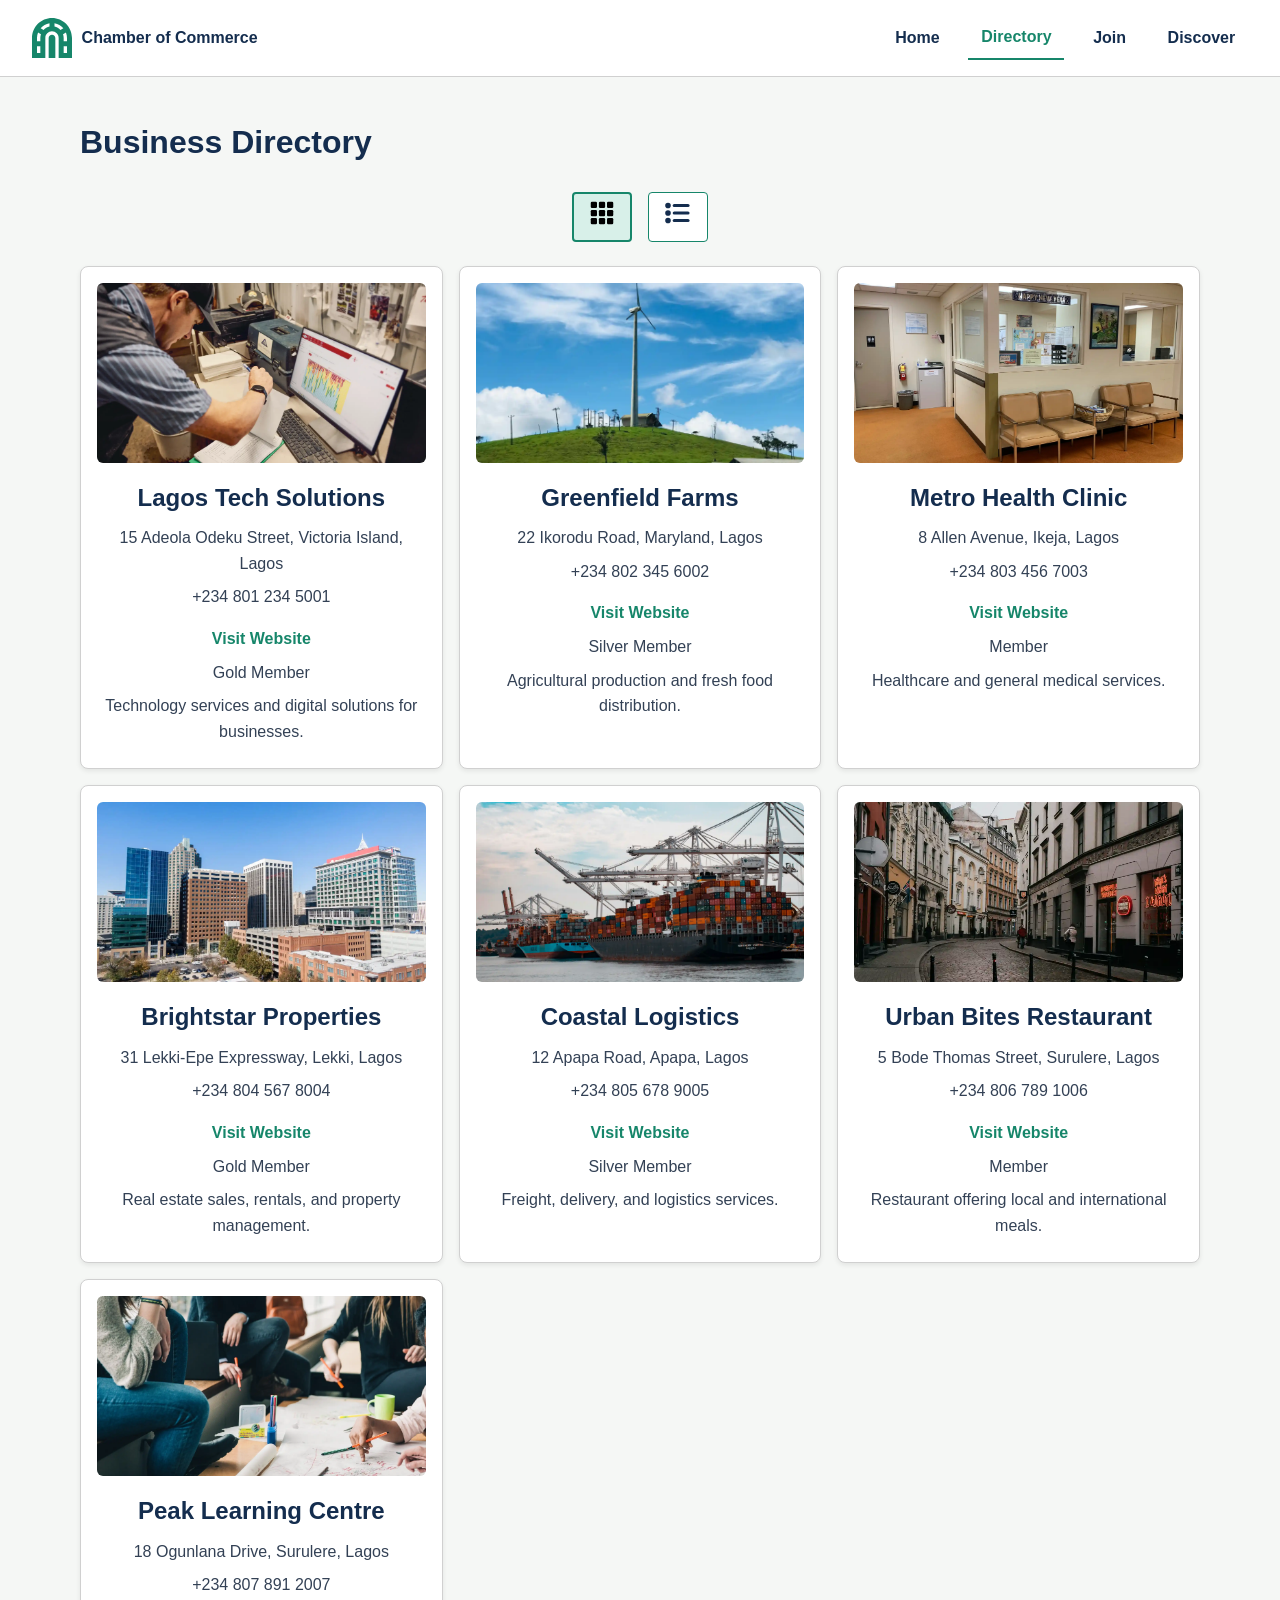
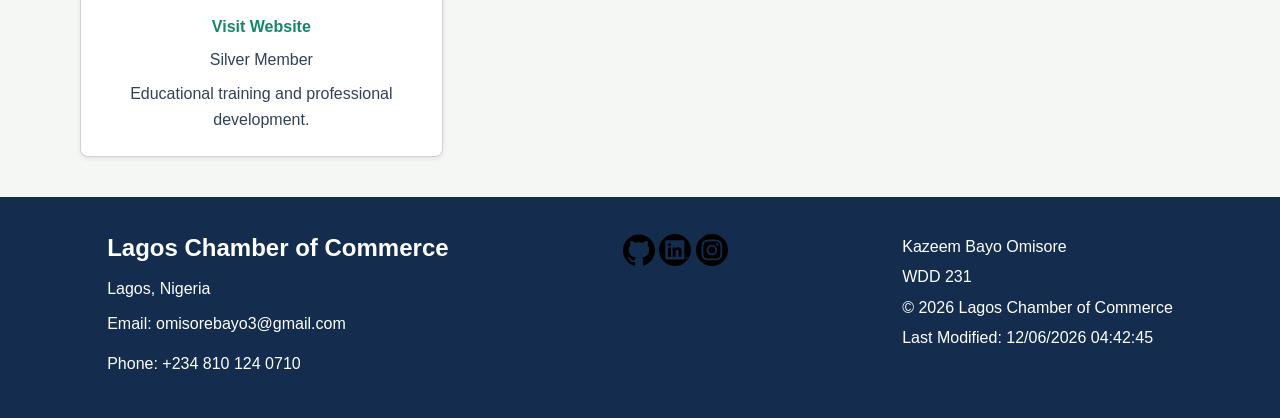
==== chamber/directory.html @ b36d5286 "Chamber Directory Page" ====
<!DOCTYPE html>
<html lang="en">

<head>
    <meta charset="UTF-8">
    <meta name="viewport" content="width=device-width, initial-scale=1.0">

    <!-- SEO Meta Information -->
    <meta name="description"
        content="Explore the Lagos Chamber of Commerce business directory and discover local businesses, services, and organizations across Lagos, Nigeria.">

    <meta name="author" content="Kazeem Bayo Omisore">

    <title>Business Directory | Lagos Chamber of Commerce</title>

    <!-- Open Graph Meta Properties -->
    <meta property="og:title" content="Business Directory | Lagos Chamber of Commerce">

    <meta property="og:description"
        content="Discover businesses and organizations across Lagos, Nigeria through the Lagos Chamber of Commerce business directory.">

    <meta property="og:image" content="https://omisorebayo.github.io/wdd231/chamber/images/og-image.jpg">

    <meta property="og:url" content="https://omisorebayo.github.io/wdd231/chamber/directory.html">

    <meta property="og:type" content="website">

    <!-- Favicon -->
    <link rel="icon" href="images/favicon.ico" type="image/x-icon">

    <!-- CSS Files -->
    <link rel="stylesheet" href="styles/normalize.css">
    <link rel="stylesheet" href="styles/small.css">
    <link rel="stylesheet" href="styles/larger.css">

    <!-- JavaScript -->
    <script src="scripts/directory.js" defer></script>

</head>

<body>

    <!-- Header -->
    <header>

        <!-- Site Branding -->
        <div class="site-branding">
            <img src="images/dungeon.svg" alt="Lagos Chamber of Commerce logo" width="40" height="40">

            <span>Chamber of Commerce</span>
        </div>

        <!-- Hamburger Button -->
        <button id="nav-button" class="hamburger" type="button" aria-label="Toggle navigation" aria-expanded="false"
            aria-controls="nav-bar">
        </button>

        <!-- Navigation -->
        <nav id="nav-bar" class="navigation" aria-label="Main navigation">

            <ul class="primaryNav">
                <li><a href="index.html">Home</a></li>
                <li>
                    <a href="directory.html" aria-current="page">
                        Directory
                    </a>
                </li>
                <li><a href="join.html">Join</a></li>
                <li><a href="discover.html">Discover</a></li>
            </ul>

        </nav>

    </header>

    <!-- Main Content -->
    <main>

        <h1>Business Directory</h1>

        <!-- Grid and List View Buttons -->
        <div class="view-buttons">

            <!-- Grid View Button -->
            <button id="gridButton" type="button" aria-label="Grid view" aria-pressed="true" class="active">

                <svg viewBox="0 0 24 24" aria-hidden="true">
                    <rect x="3" y="3" width="5" height="5" rx="1" />
                    <rect x="9.5" y="3" width="5" height="5" rx="1" />
                    <rect x="16" y="3" width="5" height="5" rx="1" />
                    <rect x="3" y="9.5" width="5" height="5" rx="1" />
                    <rect x="9.5" y="9.5" width="5" height="5" rx="1" />
                    <rect x="16" y="9.5" width="5" height="5" rx="1" />
                    <rect x="3" y="16" width="5" height="5" rx="1" />
                    <rect x="9.5" y="16" width="5" height="5" rx="1" />
                    <rect x="16" y="16" width="5" height="5" rx="1" />
                </svg>

            </button>

            <!-- List View Button -->
            <button id="listButton" aria-label="List view" aria-pressed="false">
                <svg xmlns="http://www.w3.org/2000/svg" viewBox="0 0 24 24" fill="none" stroke="currentColor" stroke-width="2.5"
                    stroke-linecap="round">
            
                    <circle cx="4" cy="6" r="1" fill="currentColor" />
                    <path d="M9 6h11" />
            
                    <circle cx="4" cy="12" r="1" fill="currentColor" />
                    <path d="M9 12h11" />
            
                    <circle cx="4" cy="18" r="1" fill="currentColor" />
                    <path d="M9 18h11" />
            
                </svg>
            </button>


        </div>

        <!-- Business Members -->
        <div id="members" class="grid-view">
            <!-- Business information will be displayed using JavaScript -->
        </div>

    </main>

    <!-- Footer -->
    <footer>

        <!-- Chamber Contact Information -->
        <div class="contact-info">

            <h2>Lagos Chamber of Commerce</h2>

            <p>Lagos, Nigeria</p>

            <p>
                Email:
                <a href="mailto:omisorebayo3@gmail.com">
                    omisorebayo3@gmail.com
                </a>
            </p>

            <p>
                Phone:
                <a href="tel:+2348101240710">
                    +234 810 124 0710
                </a>
            </p>

        </div>

        <!-- Social Media -->
        <div class="social-links">

            <a href="https://github.com/omisorebayo" target="_blank" rel="noopener noreferrer" aria-label="GitHub">

                <img src="images/github.svg" alt="" width="32" height="32">
            </a>

            <a href="https://www.linkedin.com/in/kazeemomisore/" target="_blank" rel="noopener noreferrer"
                aria-label="LinkedIn">

                <img src="images/linkedin-circle.svg" alt="" width="32" height="32">
            </a>

            <a href="https://www.instagram.com/kazeem_omisore/" target="_blank" rel="noopener noreferrer"
                aria-label="Instagram">

                <img src="images/instagram-circle.svg" alt="" width="32" height="32">
            </a>

        </div>

        <!-- Development Information -->
        <div class="development-info">

            <p>Kazeem Bayo Omisore</p>

            <p>WDD 231</p>

            <p>
                &copy; <span id="currentYear"></span>
                Lagos Chamber of Commerce
            </p>

            <p>
                Last Modified:
                <span id="lastModified"></span>
            </p>

        </div>

    </footer>

</body>

</html>
---- chamber/styles/small.css ----
/* =========================
   CSS Variables
========================= */

:root {
    --primary-color: #142D4E;
    --secondary-color: #16866A;
    --background-color: #F5F7F5;
    --card-color: #FFFFFF;
    --text-color: #334155;
    --accent-color: #E5B45B;
    --border-color: #D0D0D0;
}

/* =========================
   General Styles
========================= */

body {
    font-family: "Roboto", sans-serif;
    background-color: var(--background-color);
    color: var(--text-color);
    line-height: 1.6;
}

h1,
h2,
h3 {
    color: var(--primary-color);
}

main {
    padding: 1rem;
    max-width: 1200px;
    margin: 0 auto;
}

/* =========================
   Header and Branding
========================= */

header {
    background-color: var(--card-color);
    padding: 1rem;
    display: flex;
    flex-wrap: wrap;
    align-items: center;
    justify-content: space-between;
    border-bottom: 1px solid var(--border-color);
}

.site-branding {
    display: flex;
    align-items: center;
    gap: 0.6rem;
    color: var(--primary-color);
    font-weight: bold;
}

.site-branding img {
    width: 40px;
    height: 40px;
}

/* =========================
   Hamburger Button
========================= */

.hamburger {
    background: none;
    border: none;
    color: var(--primary-color);
    font-size: 1.8rem;
    padding: 0.3rem 0.6rem;
}

.hamburger::before {
    content: "\2630";
}

.hamburger.show::before {
    content: "\00D7";
}

/* =========================
   Navigation
========================= */

.navigation {
    display: none;
    width: 100%;
}

.navigation.open {
    display: block;
}

.primaryNav {
    list-style: none;
    display: flex;
    flex-direction: column;
    gap: 0.5rem;
    padding-top: 1rem;
}

.primaryNav a {
    display: block;
    padding: 0.7rem;
    color: var(--primary-color);
    font-weight: bold;
}

.primaryNav a[aria-current="page"] {
    color: var(--secondary-color);
    border-bottom: 2px solid var(--secondary-color);
}

/* =========================
   Directory Page
========================= */

/* Grid and List View Buttons */

.view-buttons {
    display: flex;
    justify-content: center;
    gap: 1rem;
    margin: 1.5rem 0;
}

.view-buttons button {
    width: 60px;
    height: 50px;
    color: var(--primary-color);
    background-color: var(--card-color);
    border: 1px solid var(--secondary-color);
    border-radius: 4px;
    cursor: pointer;
}

.view-buttons svg {
    width: 30px;
    height: 30px;
}

.view-buttons button.active,
.view-buttons button:hover {
    background-color: #D8F0E9;
}

.view-buttons button.active {
    border: 2px solid var(--secondary-color);
}

/* =========================
   Business Member Cards
========================= */

#members.grid-view {
    display: grid;
    grid-template-columns: 1fr;
    gap: 1rem;
}

#members.list-view {
    display: flex;
    flex-direction: column;
    gap: 1rem;
}

.member-card {
    background-color: var(--card-color);
    border: 1px solid var(--border-color);
    border-radius: 8px;
    padding: 1rem;
    text-align: center;
    box-shadow: 0 2px 5px rgba(0, 0, 0, 0.08);
}

.member-card img {
    width: 100%;
    height: 180px;
    object-fit: cover;
    border-radius: 6px;
    margin-bottom: 1rem;
}

.member-card h2 {
    margin-bottom: 0.5rem;
}

.member-card p {
    margin-bottom: 0.5rem;
}

.member-card a {
    display: inline-block;
    color: var(--secondary-color);
    font-weight: bold;
    margin: 0.5rem 0;
}

/* List View Cards */

#members.list-view .member-card {
    display: flex;
    flex-direction: column;
    text-align: center;
}

#members.list-view .member-card img {
    max-width: 200px;
    margin: 0 auto 1rem;
}

/* =========================
   Footer
========================= */

footer {
    background-color: var(--primary-color);
    color: white;
    padding: 2rem 1rem;
    display: flex;
    flex-direction: column;
    gap: 1.5rem;
    text-align: center;
}

footer h2 {
    color: white;
    margin-bottom: 0.5rem;
}

footer a {
    color: white;
    display: inline-block;
    margin: 0.3rem 0;
}

footer p {
    margin: 0.3rem 0;
}

/* =========================
   Keyboard Focus
========================= */

.hamburger:focus-visible,
.primaryNav a:focus-visible,
.view-buttons button:focus-visible {
    outline: 3px solid var(--accent-color);
    outline-offset: 3px;
}
---- chamber/styles/larger.css ----
/* =========================
   Larger Screen Styles
========================= */

@media screen and (min-width: 38rem) {

    /* =========================
       Header
    ========================= */

    header {
        padding: 1rem 2rem;
        flex-wrap: nowrap;
    }

    /* Hide Hamburger Button */
    .hamburger {
        display: none;
    }

    /* =========================
       Navigation
    ========================= */

    .navigation {
        display: block;
        width: auto;
    }

    .primaryNav {
        flex-direction: row;
        align-items: center;
        gap: 1rem;
        padding-top: 0;
    }

    .primaryNav a {
        padding: 0.5rem 0.8rem;
    }

    /* =========================
       Main Content
    ========================= */

    main {
        padding: 2rem;
    }

    /* =========================
       Directory Grid
    ========================= */

    #members.grid-view {
        grid-template-columns: repeat(2, 1fr);
    }

    /* =========================
       Wider List View
    ========================= */

    #members.list-view .member-card {
        flex-direction: row;
        align-items: center;
        text-align: left;
        gap: 1.5rem;
    }

    #members.list-view .member-card img {
        width: 150px;
        height: 120px;
        margin: 0;
    }

    /* =========================
       Footer
    ========================= */

    footer {
        flex-direction: row;
        justify-content: space-around;
        align-items: flex-start;
        text-align: left;
        padding: 2rem;
    }
}

/* =========================
   Desktop Screen Styles
========================= */

@media screen and (min-width: 64rem) {

    /* =========================
       Directory Grid
    ========================= */

    #members.grid-view {
        grid-template-columns: repeat(3, 1fr);
    }

    /* =========================
       Main Content
    ========================= */

    main {
        padding: 2.5rem;
    }
}
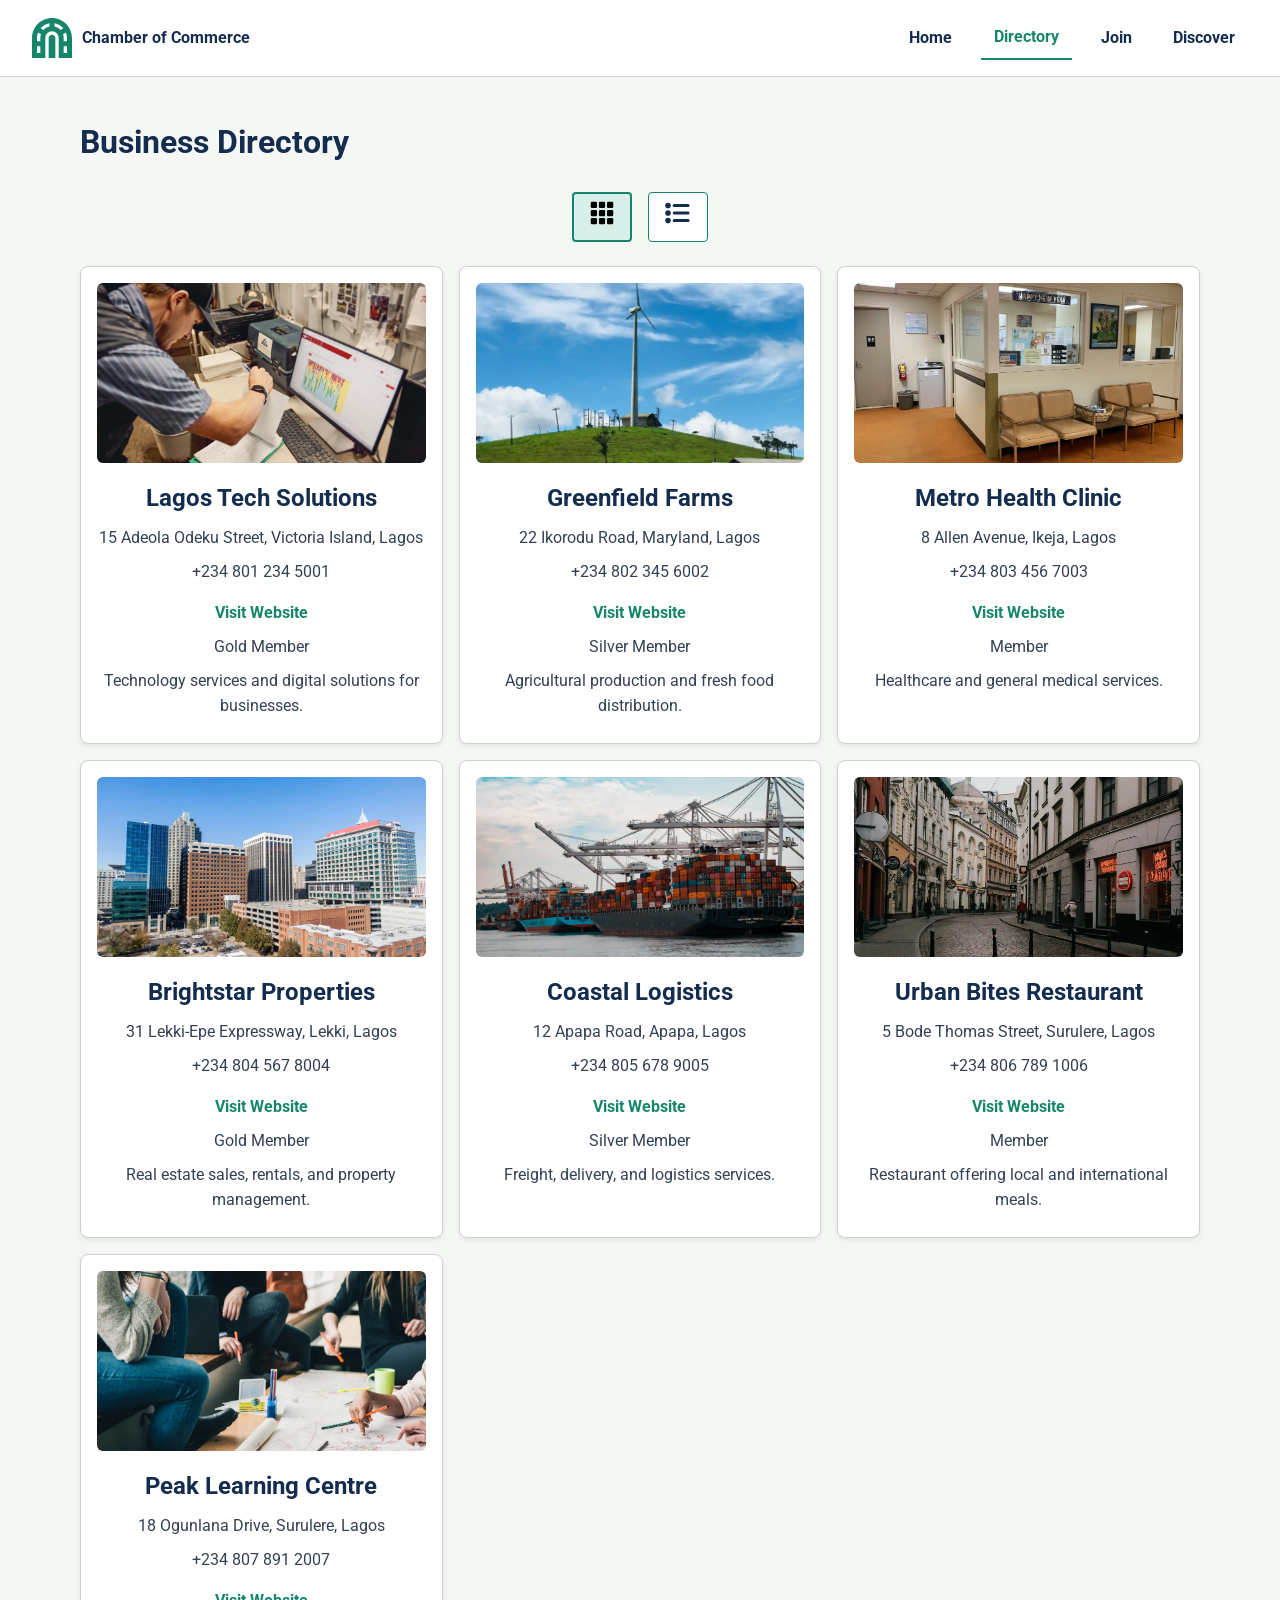
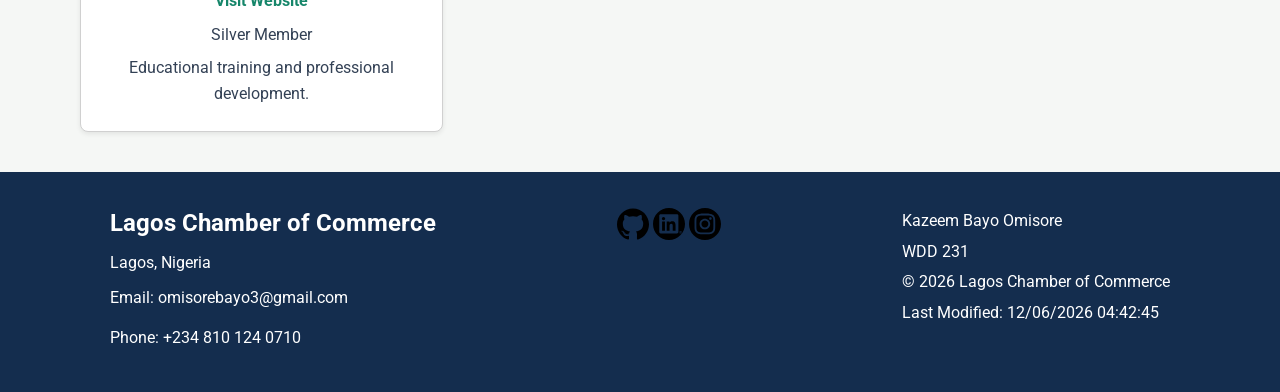
==== commit 21a65cad: "Chamber Directory Page" ====
--- a/chamber/directory.html
+++ b/chamber/directory.html
@@ -13,17 +13,24 @@
 
     <title>Business Directory | Lagos Chamber of Commerce</title>
 
+
     <!-- Open Graph Meta Properties -->
     <meta property="og:title" content="Business Directory | Lagos Chamber of Commerce">
 
     <meta property="og:description"
         content="Discover businesses and organizations across Lagos, Nigeria through the Lagos Chamber of Commerce business directory.">
 
-    <meta property="og:image" content="https://omisorebayo.github.io/wdd231/chamber/images/og-image.jpg">
+    <meta property="og:image" content="https://omisorebayo.github.io/wdd231/chamber/images/greenfield-farm.webp">
 
     <meta property="og:url" content="https://omisorebayo.github.io/wdd231/chamber/directory.html">
 
     <meta property="og:type" content="website">
+
+    <!-- Google Font: Roboto -->
+    <link rel="preconnect" href="https://fonts.googleapis.com">
+    <link rel="preconnect" href="https://fonts.gstatic.com" crossorigin>
+    <link href="https://fonts.googleapis.com/css2?family=Roboto:ital,wght@0,100..900;1,100..900&display=swap"
+        rel="stylesheet">
 
     <!-- Favicon -->
     <link rel="icon" href="images/favicon.ico" type="image/x-icon">
--- a/chamber/styles/small.css
+++ b/chamber/styles/small.css
@@ -10,6 +10,11 @@
     --text-color: #334155;
     --accent-color: #E5B45B;
     --border-color: #D0D0D0;
+
+    /* Additional color variables */
+    --white: #FFFFFF;
+    --active-background: #D8F0E9;
+    --shadow-color: rgba(0, 0, 0, 0.08);
 }
 
 /* =========================
@@ -145,7 +150,7 @@
 
 .view-buttons button.active,
 .view-buttons button:hover {
-    background-color: #D8F0E9;
+    background-color: var(--active-background);
 }
 
 .view-buttons button.active {
@@ -174,7 +179,7 @@
     border-radius: 8px;
     padding: 1rem;
     text-align: center;
-    box-shadow: 0 2px 5px rgba(0, 0, 0, 0.08);
+    box-shadow: 0 2px 5px var(--shadow-color);
 }
 
 .member-card img {
@@ -219,7 +224,7 @@
 
 footer {
     background-color: var(--primary-color);
-    color: white;
+    color: var(--white);
     padding: 2rem 1rem;
     display: flex;
     flex-direction: column;
@@ -228,12 +233,12 @@
 }
 
 footer h2 {
-    color: white;
+    color: var(--white);
     margin-bottom: 0.5rem;
 }
 
 footer a {
-    color: white;
+    color: var(--white);
     display: inline-block;
     margin: 0.3rem 0;
 }
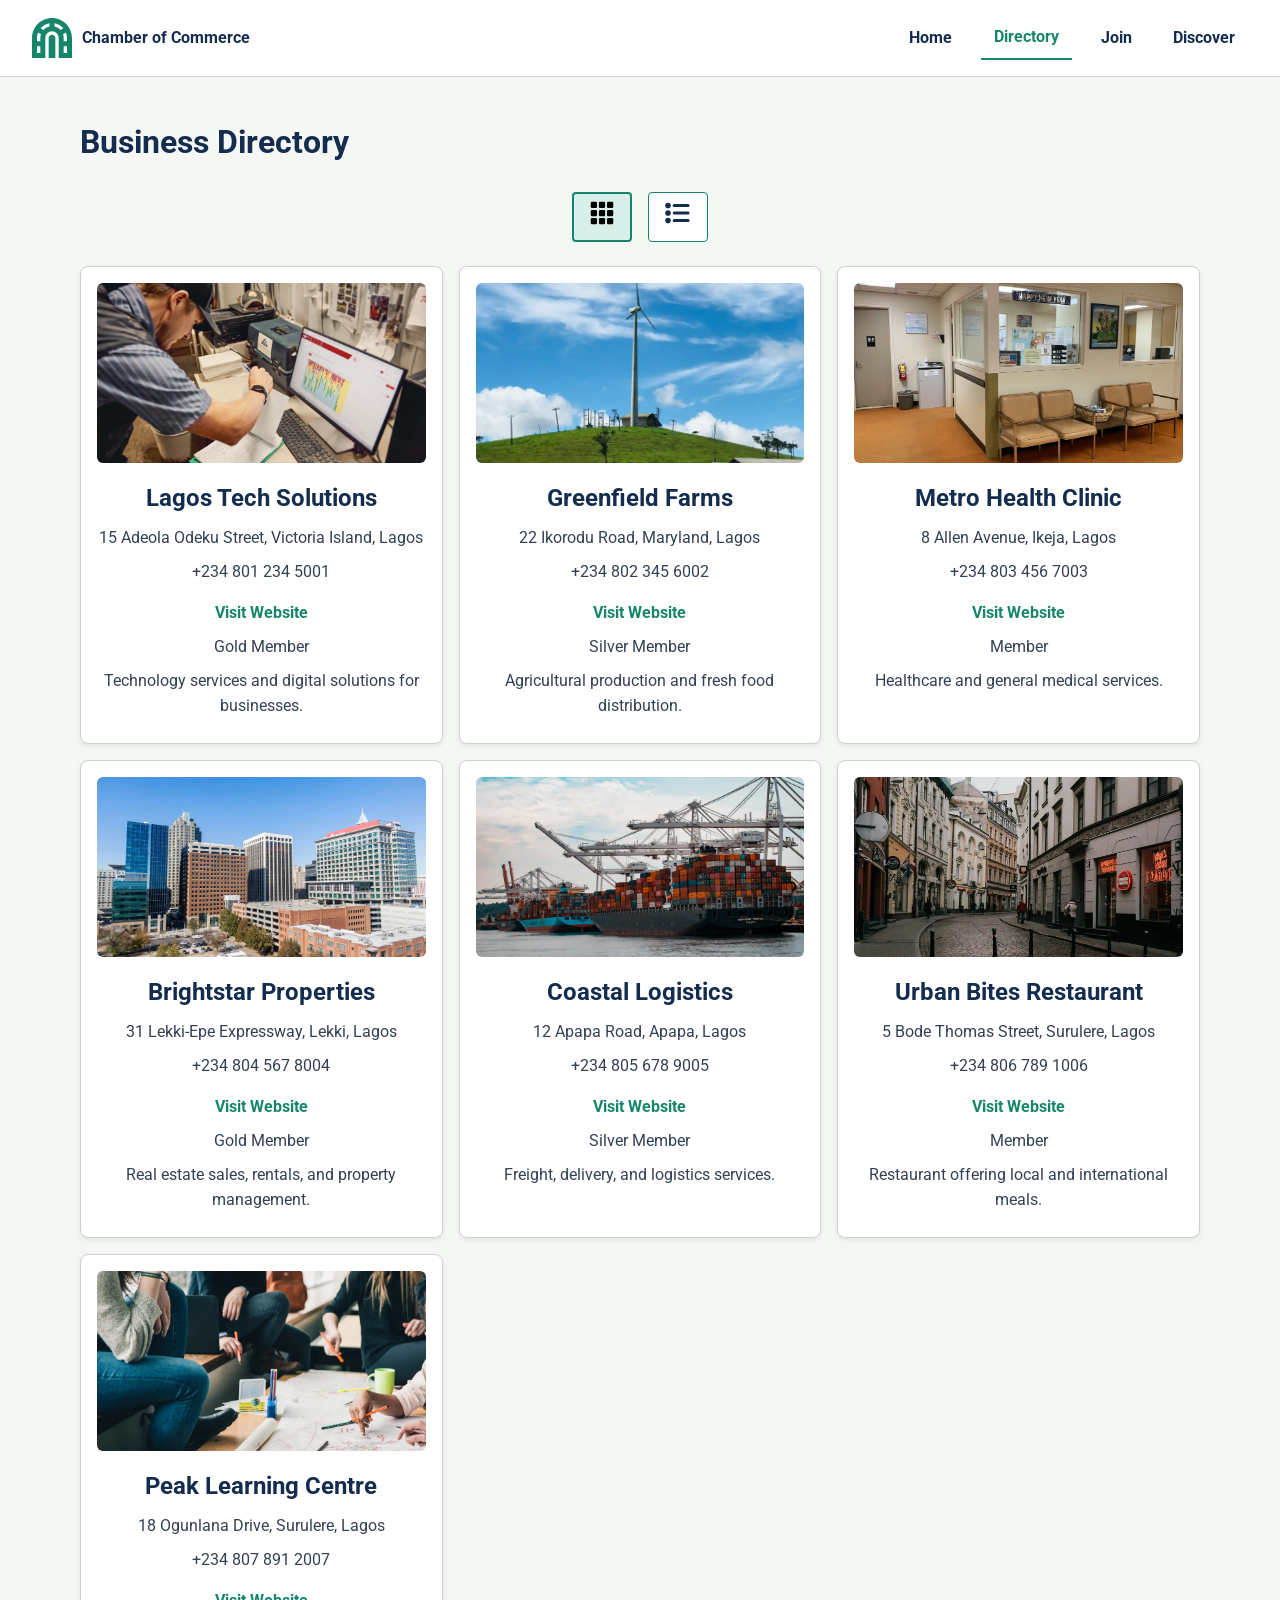
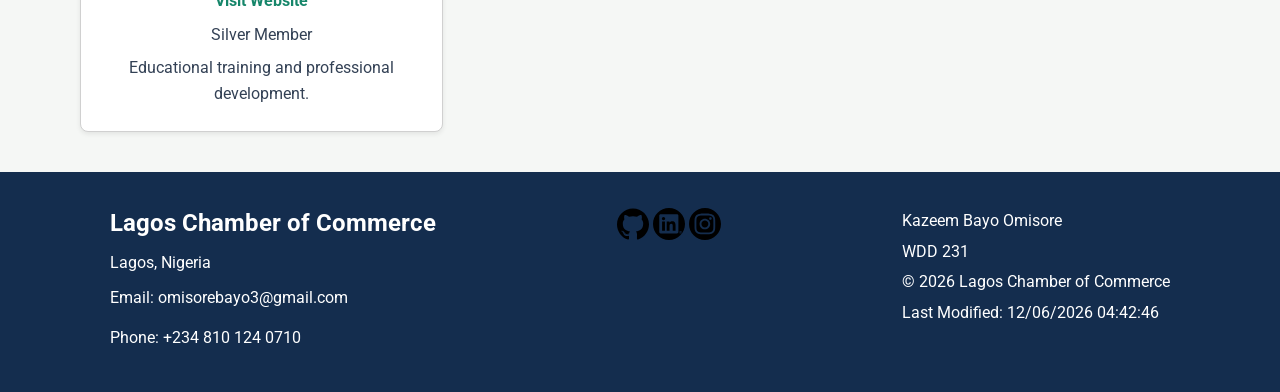
==== commit d6d158fe: "Chamber Directory Page" ====
--- a/chamber/directory.html
+++ b/chamber/directory.html
@@ -20,7 +20,7 @@
     <meta property="og:description"
         content="Discover businesses and organizations across Lagos, Nigeria through the Lagos Chamber of Commerce business directory.">
 
-    <meta property="og:image" content="https://omisorebayo.github.io/wdd231/chamber/images/greenfield-farm.webp">
+    <meta property="og:image" content="https://omisorebayo.github.io/wdd231/chamber/images/og-image.jpg">
 
     <meta property="og:url" content="https://omisorebayo.github.io/wdd231/chamber/directory.html">
 
